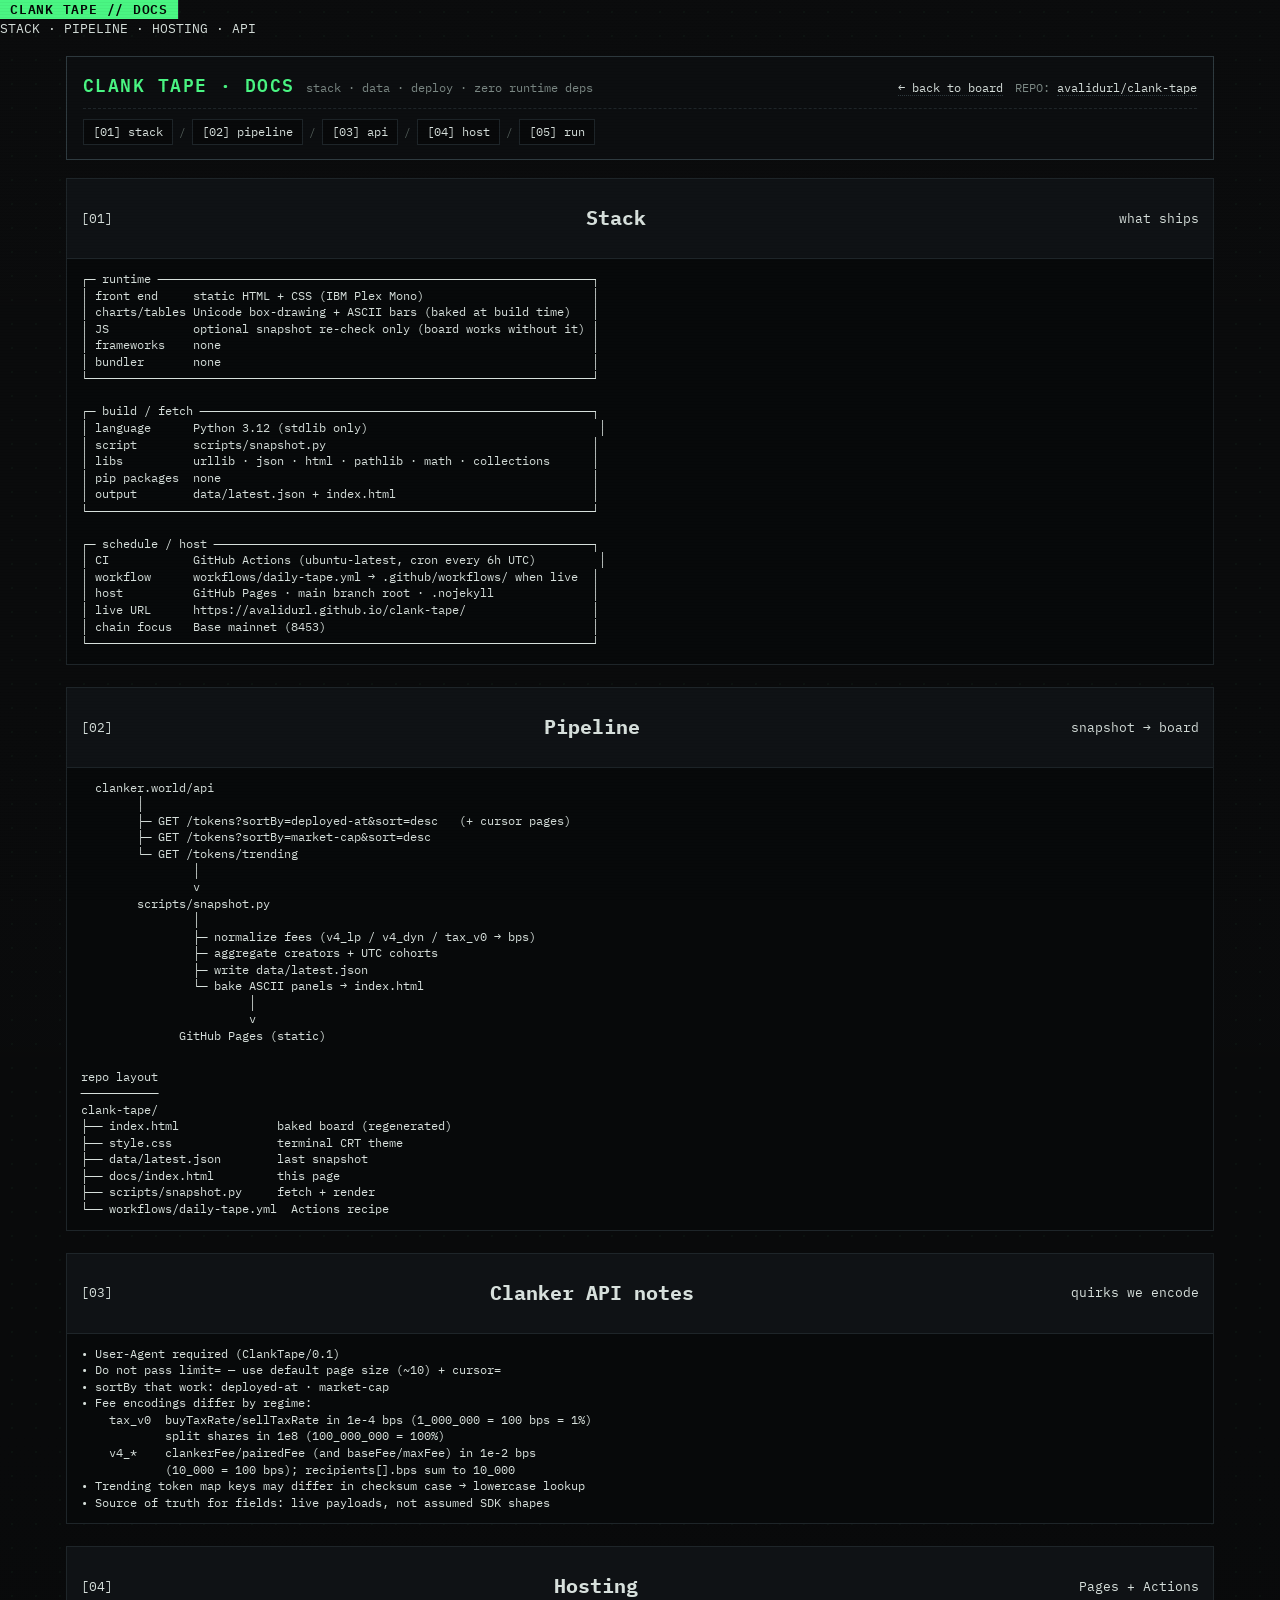
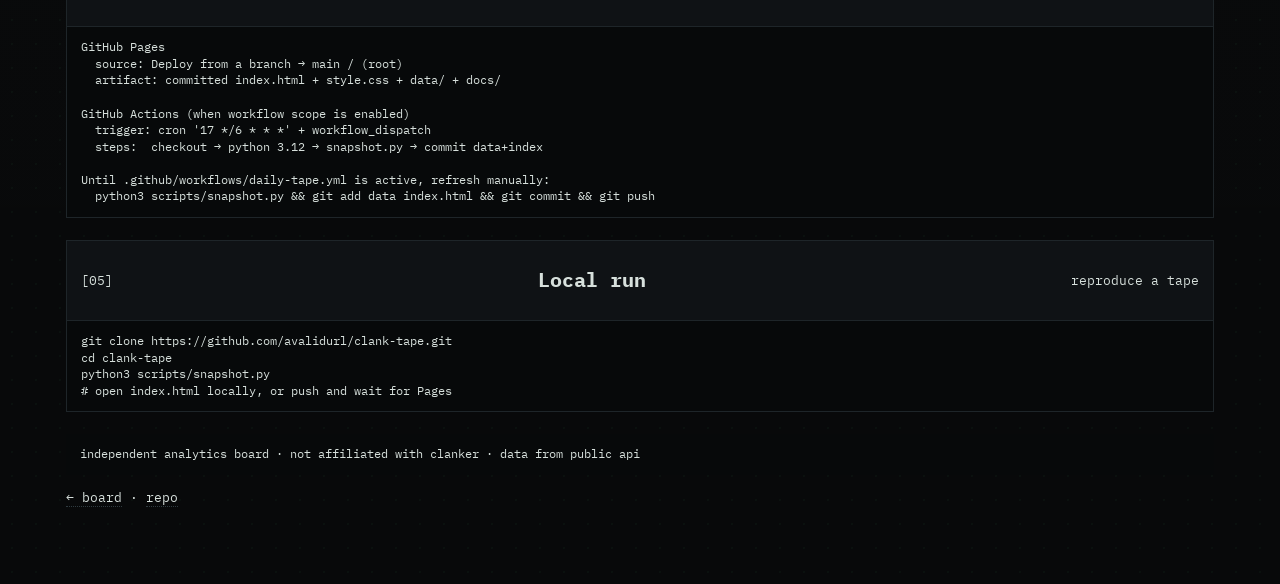
==== docs/index.html @ b6a06356 "docs: add stack page and board nav link" ====
<!DOCTYPE html>
<html lang="en">
<head>
  <meta charset="utf-8" />
  <meta name="viewport" content="width=device-width, initial-scale=1" />
  <title>CLANK TAPE · Docs / Stack</title>
  <meta name="description" content="Clank Tape stack, data pipeline, and hosting docs." />
  <meta name="theme-color" content="#08090a" />
  <link rel="preconnect" href="https://fonts.googleapis.com" />
  <link rel="preconnect" href="https://fonts.gstatic.com" crossorigin />
  <link href="https://fonts.googleapis.com/css2?family=IBM+Plex+Mono:wght@400;500;600&display=swap" rel="stylesheet" />
  <link rel="stylesheet" href="../style.css" />
</head>
<body>
  <div class="scanlines" aria-hidden="true"></div>
  <div class="tape-rail" aria-hidden="true">
    <span class="tape-badge">CLANK TAPE // DOCS</span>
    <div class="tape-track"><span class="tape-item">STACK · PIPELINE · HOSTING · API</span></div>
  </div>

  <div class="shell">
    <header class="masthead" id="top">
      <div class="masthead-top">
        <div class="brand-block">
          <h1 class="brand-title">CLANK TAPE · DOCS</h1>
          <span class="brand-sub">stack · data · deploy · zero runtime deps</span>
        </div>
        <div class="status-cluster">
          <span><a href="../">← back to board</a></span>
          <span>REPO: <a href="https://github.com/avalidurl/clank-tape" target="_blank" rel="noopener">avalidurl/clank-tape</a></span>
        </div>
      </div>
      <div class="nav-bar">
        <nav class="nav-links" aria-label="Docs sections">
          <a href="#stack">[01] stack</a>
          <span class="sep">/</span>
          <a href="#pipeline">[02] pipeline</a>
          <span class="sep">/</span>
          <a href="#api">[03] api</a>
          <span class="sep">/</span>
          <a href="#host">[04] host</a>
          <span class="sep">/</span>
          <a href="#run">[05] run</a>
        </nav>
      </div>
    </header>

    <section id="stack" class="panel">
      <div class="panel-head">
        <span class="panel-tag">[01]</span>
        <h2>Stack</h2>
        <span class="panel-meta">what ships</span>
      </div>
      <pre class="ascii-wrap">┌─ runtime ──────────────────────────────────────────────────────────────┐
│ front end     static HTML + CSS (IBM Plex Mono)                        │
│ charts/tables Unicode box-drawing + ASCII bars (baked at build time)   │
│ JS            optional snapshot re-check only (board works without it) │
│ frameworks    none                                                     │
│ bundler       none                                                     │
└────────────────────────────────────────────────────────────────────────┘

┌─ build / fetch ────────────────────────────────────────────────────────┐
│ language      Python 3.12 (stdlib only)                                 │
│ script        scripts/snapshot.py                                      │
│ libs          urllib · json · html · pathlib · math · collections      │
│ pip packages  none                                                     │
│ output        data/latest.json + index.html                            │
└────────────────────────────────────────────────────────────────────────┘

┌─ schedule / host ──────────────────────────────────────────────────────┐
│ CI            GitHub Actions (ubuntu-latest, cron every 6h UTC)         │
│ workflow      workflows/daily-tape.yml → .github/workflows/ when live  │
│ host          GitHub Pages · main branch root · .nojekyll              │
│ live URL      https://avalidurl.github.io/clank-tape/                  │
│ chain focus   Base mainnet (8453)                                      │
└────────────────────────────────────────────────────────────────────────┘</pre>
    </section>

    <section id="pipeline" class="panel">
      <div class="panel-head">
        <span class="panel-tag">[02]</span>
        <h2>Pipeline</h2>
        <span class="panel-meta">snapshot → board</span>
      </div>
      <pre class="ascii-wrap">  clanker.world/api
        │
        ├─ GET /tokens?sortBy=deployed-at&amp;sort=desc   (+ cursor pages)
        ├─ GET /tokens?sortBy=market-cap&amp;sort=desc
        └─ GET /tokens/trending
                │
                v
        scripts/snapshot.py
                │
                ├─ normalize fees (v4_lp / v4_dyn / tax_v0 → bps)
                ├─ aggregate creators + UTC cohorts
                ├─ write data/latest.json
                └─ bake ASCII panels → index.html
                        │
                        v
              GitHub Pages (static)</pre>
      <pre class="ascii-wrap">repo layout
───────────
clank-tape/
├── index.html              baked board (regenerated)
├── style.css               terminal CRT theme
├── data/latest.json        last snapshot
├── docs/index.html         this page
├── scripts/snapshot.py     fetch + render
└── workflows/daily-tape.yml  Actions recipe</pre>
    </section>

    <section id="api" class="panel">
      <div class="panel-head">
        <span class="panel-tag">[03]</span>
        <h2>Clanker API notes</h2>
        <span class="panel-meta">quirks we encode</span>
      </div>
      <pre class="ascii-wrap">• User-Agent required (ClankTape/0.1)
• Do not pass limit= — use default page size (~10) + cursor=
• sortBy that work: deployed-at · market-cap
• Fee encodings differ by regime:
    tax_v0  buyTaxRate/sellTaxRate in 1e-4 bps (1_000_000 = 100 bps = 1%)
            split shares in 1e8 (100_000_000 = 100%)
    v4_*    clankerFee/pairedFee (and baseFee/maxFee) in 1e-2 bps
            (10_000 = 100 bps); recipients[].bps sum to 10_000
• Trending token map keys may differ in checksum case → lowercase lookup
• Source of truth for fields: live payloads, not assumed SDK shapes</pre>
    </section>

    <section id="host" class="panel">
      <div class="panel-head">
        <span class="panel-tag">[04]</span>
        <h2>Hosting</h2>
        <span class="panel-meta">Pages + Actions</span>
      </div>
      <pre class="ascii-wrap">GitHub Pages
  source: Deploy from a branch → main / (root)
  artifact: committed index.html + style.css + data/ + docs/

GitHub Actions (when workflow scope is enabled)
  trigger: cron '17 */6 * * *' + workflow_dispatch
  steps:  checkout → python 3.12 → snapshot.py → commit data+index

Until .github/workflows/daily-tape.yml is active, refresh manually:
  python3 scripts/snapshot.py &amp;&amp; git add data index.html &amp;&amp; git commit &amp;&amp; git push</pre>
    </section>

    <section id="run" class="panel">
      <div class="panel-head">
        <span class="panel-tag">[05]</span>
        <h2>Local run</h2>
        <span class="panel-meta">reproduce a tape</span>
      </div>
      <pre class="ascii-wrap">git clone https://github.com/avalidurl/clank-tape.git
cd clank-tape
python3 scripts/snapshot.py
# open index.html locally, or push and wait for Pages</pre>
    </section>

    <footer class="site-foot">
      <pre class="ascii-wrap">independent analytics board · not affiliated with clanker · data from public api</pre>
      <p><a href="../">← board</a> · <a href="https://github.com/avalidurl/clank-tape">repo</a></p>
    </footer>
  </div>
</body>
</html>
---- style.css ----
:root {
  --bg: #08090a;
  --bg-panel: #0c0e10;
  --bg-panel-alt: #0f1215;
  --border: #1e2529;
  --border-hi: #2f3b40;
  --fg: #d7e0dc;
  --fg-dim: #7b8884;
  --fg-muted: #525d59;
  --green: #4af683;
  --green-dim: #1f7a41;
  --amber: #ffb84d;
  --amber-dim: #8a5e1a;
  --red: #ff5f56;
  --cyan: #5ce1e6;
  --font-mono: 'IBM Plex Mono', ui-monospace, SFMono-Regular, Menlo, Monaco, Consolas, monospace;
}

*, *::before, *::after {
  box-sizing: border-box;
}

html {
  background: var(--bg);
  color: var(--fg);
  font-family: var(--font-mono);
  font-size: 13px;
  line-height: 1.48;
  scroll-behavior: smooth;
  -webkit-font-smoothing: antialiased;
}

body {
  margin: 0;
  padding: 0;
  background-color: var(--bg);
  background-image:
    radial-gradient(rgba(74, 246, 131, 0.03) 1px, transparent 0),
    linear-gradient(180deg, rgba(255, 255, 255, 0.012) 0%, transparent 100%);
  background-size: 24px 24px, 100% 100%;
  color: var(--fg);
  overflow-x: hidden;
}

/* Subtle CRT scanline texture */
.scanlines {
  pointer-events: none;
  position: fixed;
  inset: 0;
  z-index: 999;
  background: repeating-linear-gradient(
    to bottom,
    transparent 0px,
    transparent 2px,
    rgba(0, 0, 0, 0.16) 3px
  );
  opacity: 0.45;
}

a {
  color: var(--fg);
  text-decoration: none;
  border-bottom: 1px dotted var(--border-hi);
  transition: color 0.12s ease, border-color 0.12s ease;
}

a:hover {
  color: var(--green);
  border-bottom-color: var(--green);
}

/* Continuous Top Ticker Tape */
.tape-ribbon {
  position: sticky;
  top: 0;
  z-index: 50;
  background: #050607;
  border-bottom: 1px solid var(--border);
  overflow: hidden;
  white-space: nowrap;
  display: flex;
  align-items: center;
  height: 30px;
  font-size: 12px;
}

.tape-badge {
  flex: 0 0 auto;
  background: var(--green);
  color: #040805;
  font-weight: 600;
  padding: 0 10px;
  height: 100%;
  display: inline-flex;
  align-items: center;
  letter-spacing: 0.06em;
  border-right: 1px solid var(--border);
  z-index: 2;
}

.marquee-viewport {
  flex: 1 1 auto;
  overflow: hidden;
  position: relative;
}

.marquee-track {
  display: inline-block;
  padding-left: 16px;
  animation: tape-scroll 48s linear infinite;
  will-change: transform;
}

.marquee-viewport:hover .marquee-track {
  animation-play-state: paused;
}

@keyframes tape-scroll {
  0% { transform: translateX(0); }
  100% { transform: translateX(-50%); }
}

.tick-item {
  display: inline-block;
  margin-right: 22px;
  color: var(--fg);
}

.tick-sym {
  color: var(--amber);
  font-weight: 600;
}

.tick-up { color: var(--green); }
.tick-dn { color: var(--red); }
.tick-flat { color: var(--fg-dim); }
.tick-sep { color: var(--fg-muted); margin-left: 22px; }

/* Main Terminal Shell */
.shell {
  max-width: 1180px;
  margin: 0 auto;
  padding: 18px 16px 64px;
}

/* Masthead + Nav */
.masthead {
  border: 1px solid var(--border-hi);
  background: var(--bg-panel);
  padding: 14px 16px;
  margin-bottom: 18px;
}

.masthead-top {
  display: flex;
  flex-wrap: wrap;
  justify-content: space-between;
  align-items: baseline;
  gap: 12px;
  border-bottom: 1px dashed var(--border);
  padding-bottom: 10px;
  margin-bottom: 10px;
}

.brand-block {
  display: flex;
  align-items: baseline;
  gap: 12px;
  flex-wrap: wrap;
}

.brand-title {
  margin: 0;
  font-size: 18px;
  font-weight: 600;
  letter-spacing: 0.08em;
  color: var(--green);
}

.brand-sub {
  color: var(--fg-dim);
  font-size: 12px;
}

.status-cluster {
  display: flex;
  align-items: center;
  gap: 12px;
  font-size: 11.5px;
  color: var(--fg-dim);
  flex-wrap: wrap;
}

.dot-live {
  display: inline-block;
  width: 7px;
  height: 7px;
  background: var(--green);
  border-radius: 50%;
  box-shadow: 0 0 8px var(--green);
  margin-right: 5px;
  vertical-align: middle;
}

.nav-bar {
  display: flex;
  flex-wrap: wrap;
  align-items: center;
  justify-content: space-between;
  gap: 10px;
}

.nav-links {
  display: flex;
  flex-wrap: wrap;
  gap: 6px;
  align-items: center;
}

.nav-links a {
  border: 1px solid var(--border);
  background: var(--bg);
  padding: 3px 9px;
  font-size: 12px;
  color: var(--fg);
}

.nav-links a:hover {
  border-color: var(--amber);
  color: var(--amber);
}

.nav-links .sep {
  color: var(--fg-muted);
  font-size: 11px;
}

.refresh-controls {
  display: flex;
  align-items: center;
  gap: 8px;
  font-size: 11.5px;
  color: var(--fg-dim);
}

.btn-term {
  font-family: var(--font-mono);
  font-size: 11.5px;
  color: var(--amber);
  background: #14110a;
  border: 1px solid var(--amber-dim);
  padding: 3px 9px;
  cursor: pointer;
}

.btn-term:hover {
  background: var(--amber);
  color: #08090a;
}

/* KPI Strip */
.kpi-strip {
  display: grid;
  grid-template-columns: repeat(auto-fit, minmax(175px, 1fr));
  gap: 10px;
  margin-bottom: 20px;
}

.kpi-cell {
  border: 1px solid var(--border);
  background: var(--bg-panel);
  padding: 10px 12px;
}

.kpi-label {
  font-size: 11px;
  color: var(--fg-dim);
  text-transform: uppercase;
  letter-spacing: 0.05em;
  display: block;
}

.kpi-val {
  font-size: 16px;
  font-weight: 600;
  color: var(--green);
  margin-top: 3px;
  display: block;
}

.kpi-val.amber { color: var(--amber); }
.kpi-sub {
  font-size: 11px;
  color: var(--fg-muted);
  margin-top: 2px;
  display: block;
}

/* Sections / Panels */
.panel {
  border: 1px solid var(--border);
  background: var(--bg-panel);
  margin-bottom: 22px;
  scroll-margin-top: 44px;
}

.panel-head {
  display: flex;
  flex-wrap: wrap;
  justify-content: space-between;
  align-items: center;
  gap: 8px;
  padding: 9px 14px;
  background: var(--bg-panel-alt);
  border-bottom: 1px solid var(--border);
}

.panel-title {
  margin: 0;
  font-size: 13px;
  font-weight: 600;
  letter-spacing: 0.05em;
  color: var(--amber);
  text-transform: uppercase;
}

.panel-title .idx {
  color: var(--fg-muted);
  margin-right: 6px;
}

.tag {
  font-size: 11px;
  padding: 1px 7px;
  border: 1px solid var(--border-hi);
  color: var(--fg-dim);
  background: var(--bg);
}

.tag-live {
  border-color: var(--green-dim);
  color: var(--green);
}

.tag-v0 {
  border-color: var(--amber-dim);
  color: var(--amber);
}

.panel-note {
  padding: 9px 14px;
  margin: 0;
  font-size: 12px;
  color: var(--fg-dim);
  border-bottom: 1px dashed var(--border);
}

.ascii-wrap {
  overflow-x: auto;
  padding: 12px 14px;
  margin: 0;
  font-family: var(--font-mono);
  font-size: 12px;
  line-height: 1.38;
  color: var(--fg);
  background: #07090a;
}

.ascii-wrap a {
  border-bottom: none;
  color: var(--cyan);
}
.ascii-wrap a:hover {
  color: var(--green);
  text-decoration: underline;
}

/* Color helpers inside pre blocks */
.c-grn { color: var(--green); }
.c-amb { color: var(--amber); }
.c-red { color: var(--red); }
.c-dim { color: var(--fg-dim); }
.c-mut { color: var(--fg-muted); }
.c-cyn { color: var(--cyan); }
.c-bld { font-weight: 600; color: #eef5f2; }

.sub-head {
  padding: 7px 14px;
  font-size: 11.5px;
  font-weight: 600;
  color: var(--fg);
  background: #0b0d0f;
  border-top: 1px solid var(--border);
  border-bottom: 1px solid var(--border);
  letter-spacing: 0.04em;
}

.sub-head:first-child {
  border-top: none;
}

/* Footer */
.footer {
  border-top: 1px solid var(--border);
  padding-top: 16px;
  margin-top: 28px;
  color: var(--fg-dim);
  font-size: 11.5px;
  display: flex;
  flex-wrap: wrap;
  justify-content: space-between;
  gap: 10px;
}

.footer p {
  margin: 2px 0;
}
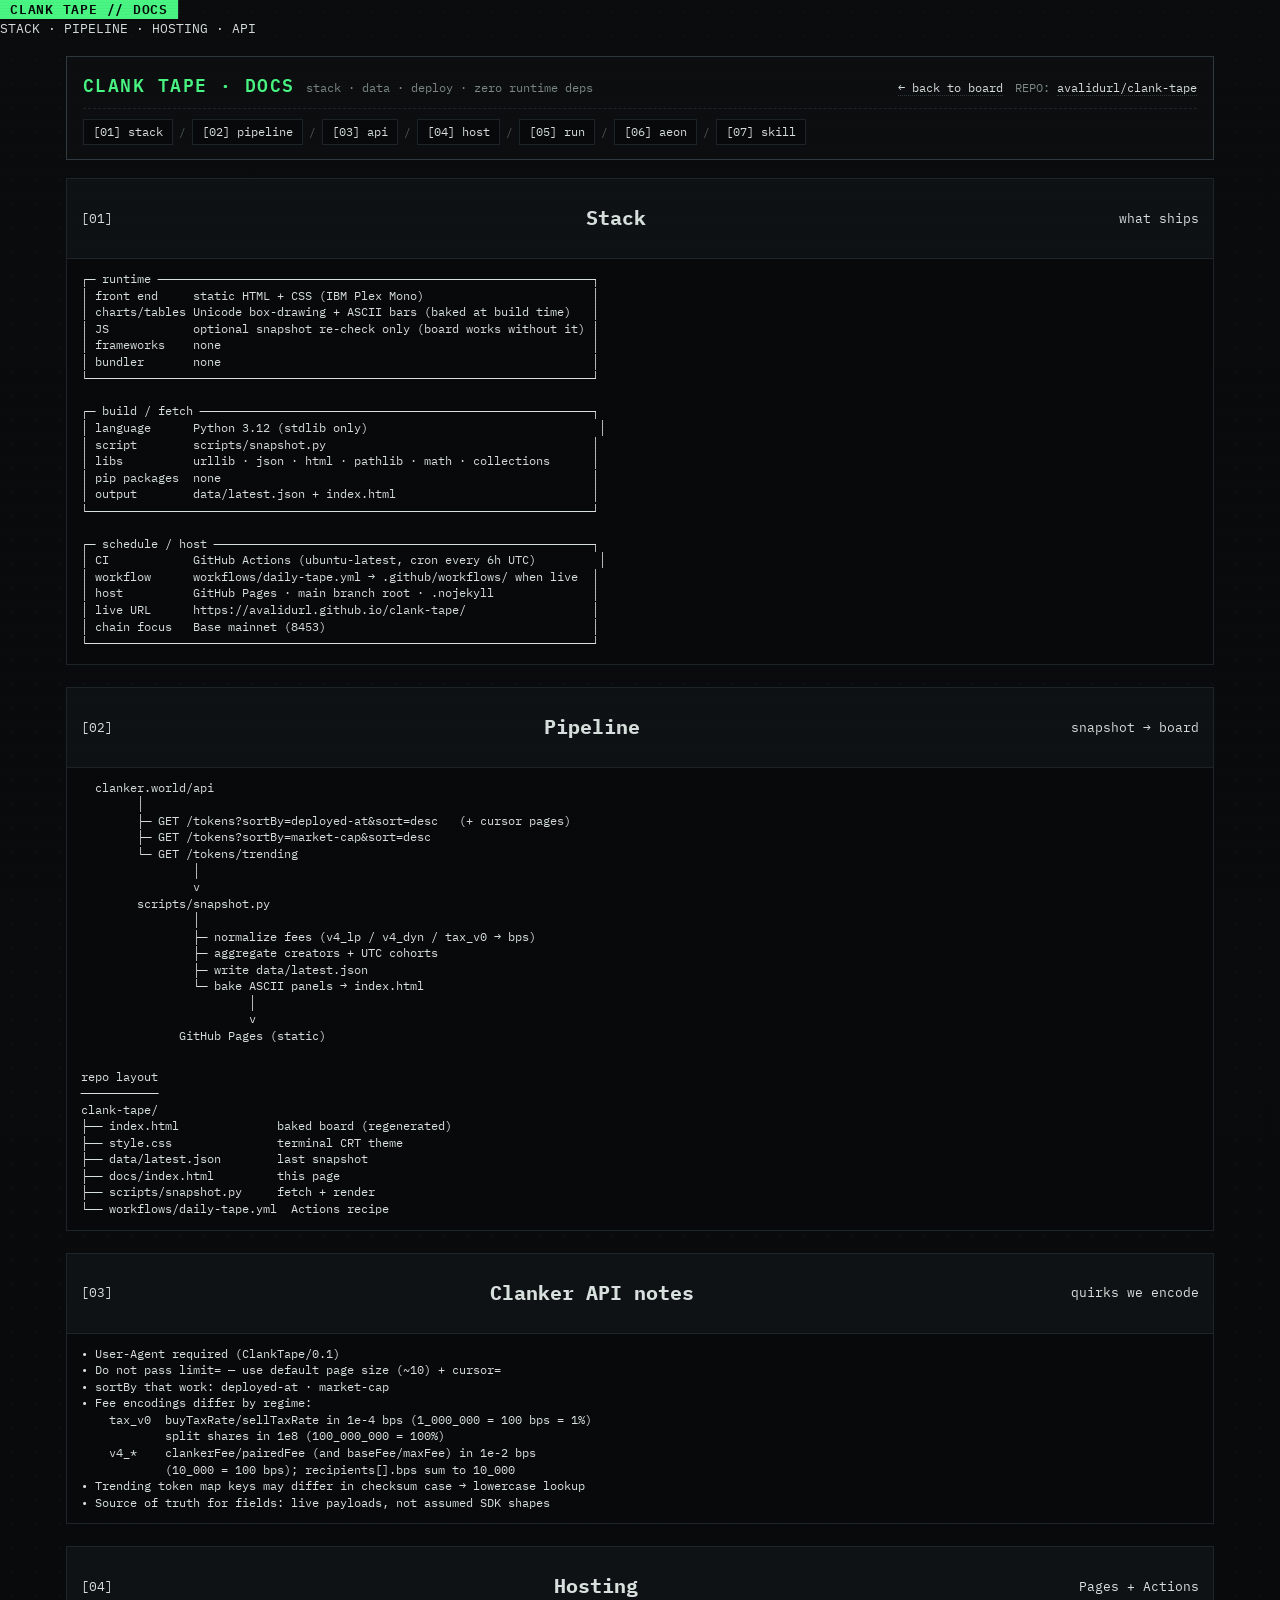
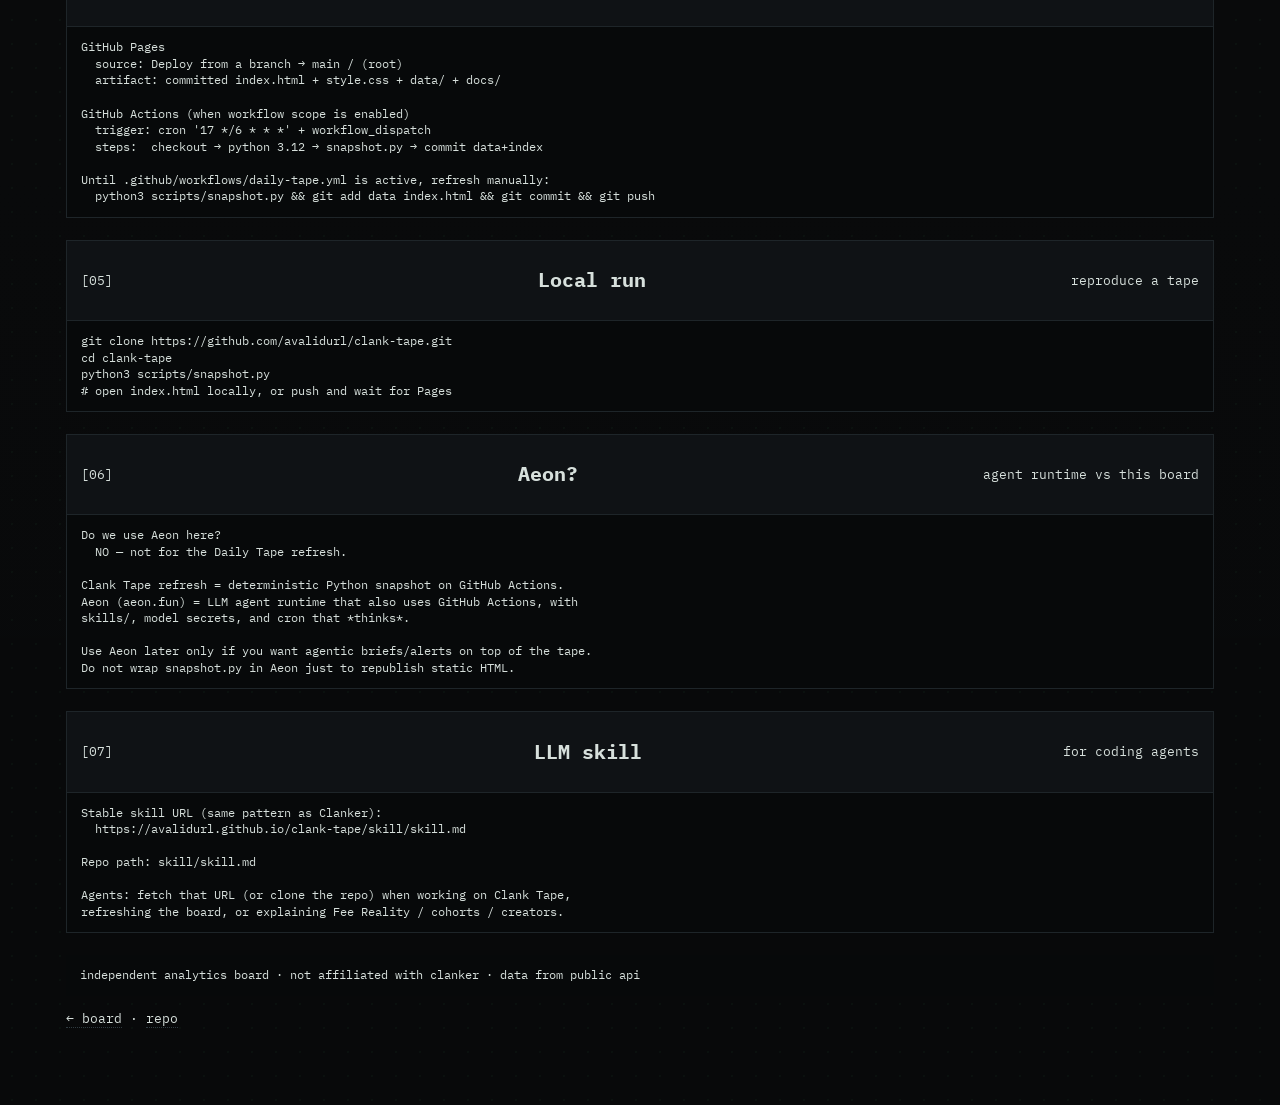
==== commit eb49e0b1: "docs: LLM skill + Aeon note on docs page" ====
--- a/docs/index.html
+++ b/docs/index.html
@@ -41,6 +41,10 @@
           <a href="#host">[04] host</a>
           <span class="sep">/</span>
           <a href="#run">[05] run</a>
+          <span class="sep">/</span>
+          <a href="#aeon">[06] aeon</a>
+          <span class="sep">/</span>
+          <a href="#skill">[07] skill</a>
         </nav>
       </div>
     </header>
@@ -157,6 +161,39 @@
 # open index.html locally, or push and wait for Pages</pre>
     </section>
 
+
+    <section id="aeon" class="panel">
+      <div class="panel-head">
+        <span class="panel-tag">[06]</span>
+        <h2>Aeon?</h2>
+        <span class="panel-meta">agent runtime vs this board</span>
+      </div>
+      <pre class="ascii-wrap">Do we use Aeon here?
+  NO — not for the Daily Tape refresh.
+
+Clank Tape refresh = deterministic Python snapshot on GitHub Actions.
+Aeon (aeon.fun) = LLM agent runtime that also uses GitHub Actions, with
+skills/, model secrets, and cron that *thinks*.
+
+Use Aeon later only if you want agentic briefs/alerts on top of the tape.
+Do not wrap snapshot.py in Aeon just to republish static HTML.</pre>
+    </section>
+
+    <section id="skill" class="panel">
+      <div class="panel-head">
+        <span class="panel-tag">[07]</span>
+        <h2>LLM skill</h2>
+        <span class="panel-meta">for coding agents</span>
+      </div>
+      <pre class="ascii-wrap">Stable skill URL (same pattern as Clanker):
+  https://avalidurl.github.io/clank-tape/skill/skill.md
+
+Repo path: skill/skill.md
+
+Agents: fetch that URL (or clone the repo) when working on Clank Tape,
+refreshing the board, or explaining Fee Reality / cohorts / creators.</pre>
+    </section>
+
     <footer class="site-foot">
       <pre class="ascii-wrap">independent analytics board · not affiliated with clanker · data from public api</pre>
       <p><a href="../">← board</a> · <a href="https://github.com/avalidurl/clank-tape">repo</a></p>
